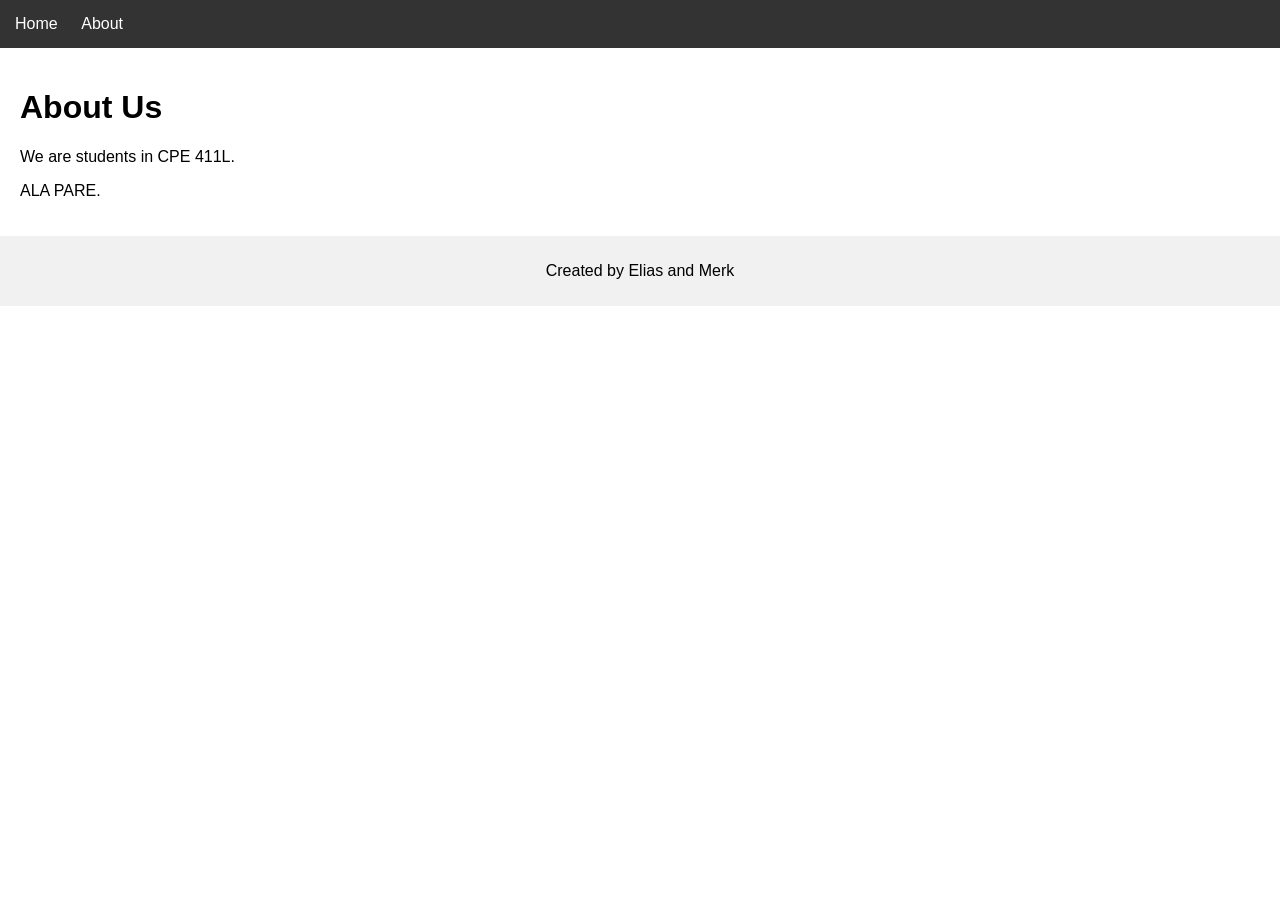
==== about.html @ eac12121 "Add initial website files: homepage, about page, and styling" ====
<!DOCTYPE html>
<html lang="en">
<head>
    <meta charset="UTF-8">
    <meta name="viewport" content="width=device-width, initial-scale=1.0">
    <title>About Us</title>
    <link rel="stylesheet" href="style.css">
</head>
<body>
    <nav>
        <a href="index.html">Home</a>
        <a href="about.html">About</a>
    </nav>
    
    <main>
        <h1>About Us</h1>
        <p>We are students in CPE 411L.</p>
        <p>ALA PARE.</p>
    </main>
    
    <footer>
        <p>Created by Elias and Merk</p>
    </footer>
</body>
</html>
---- style.css ----
body {
    font-family: Arial, sans-serif;
    margin: 0;
    padding: 0;
}

nav {
    background-color: #333;
    padding: 15px;
}

nav a {
    color: white;
    margin-right: 20px;
    text-decoration: none;
}

nav a:hover {
    color: yellow;
}

main {
    padding: 20px;
}

footer {
    background-color: #f1f1f1;
    padding: 10px;
    text-align: center;
}
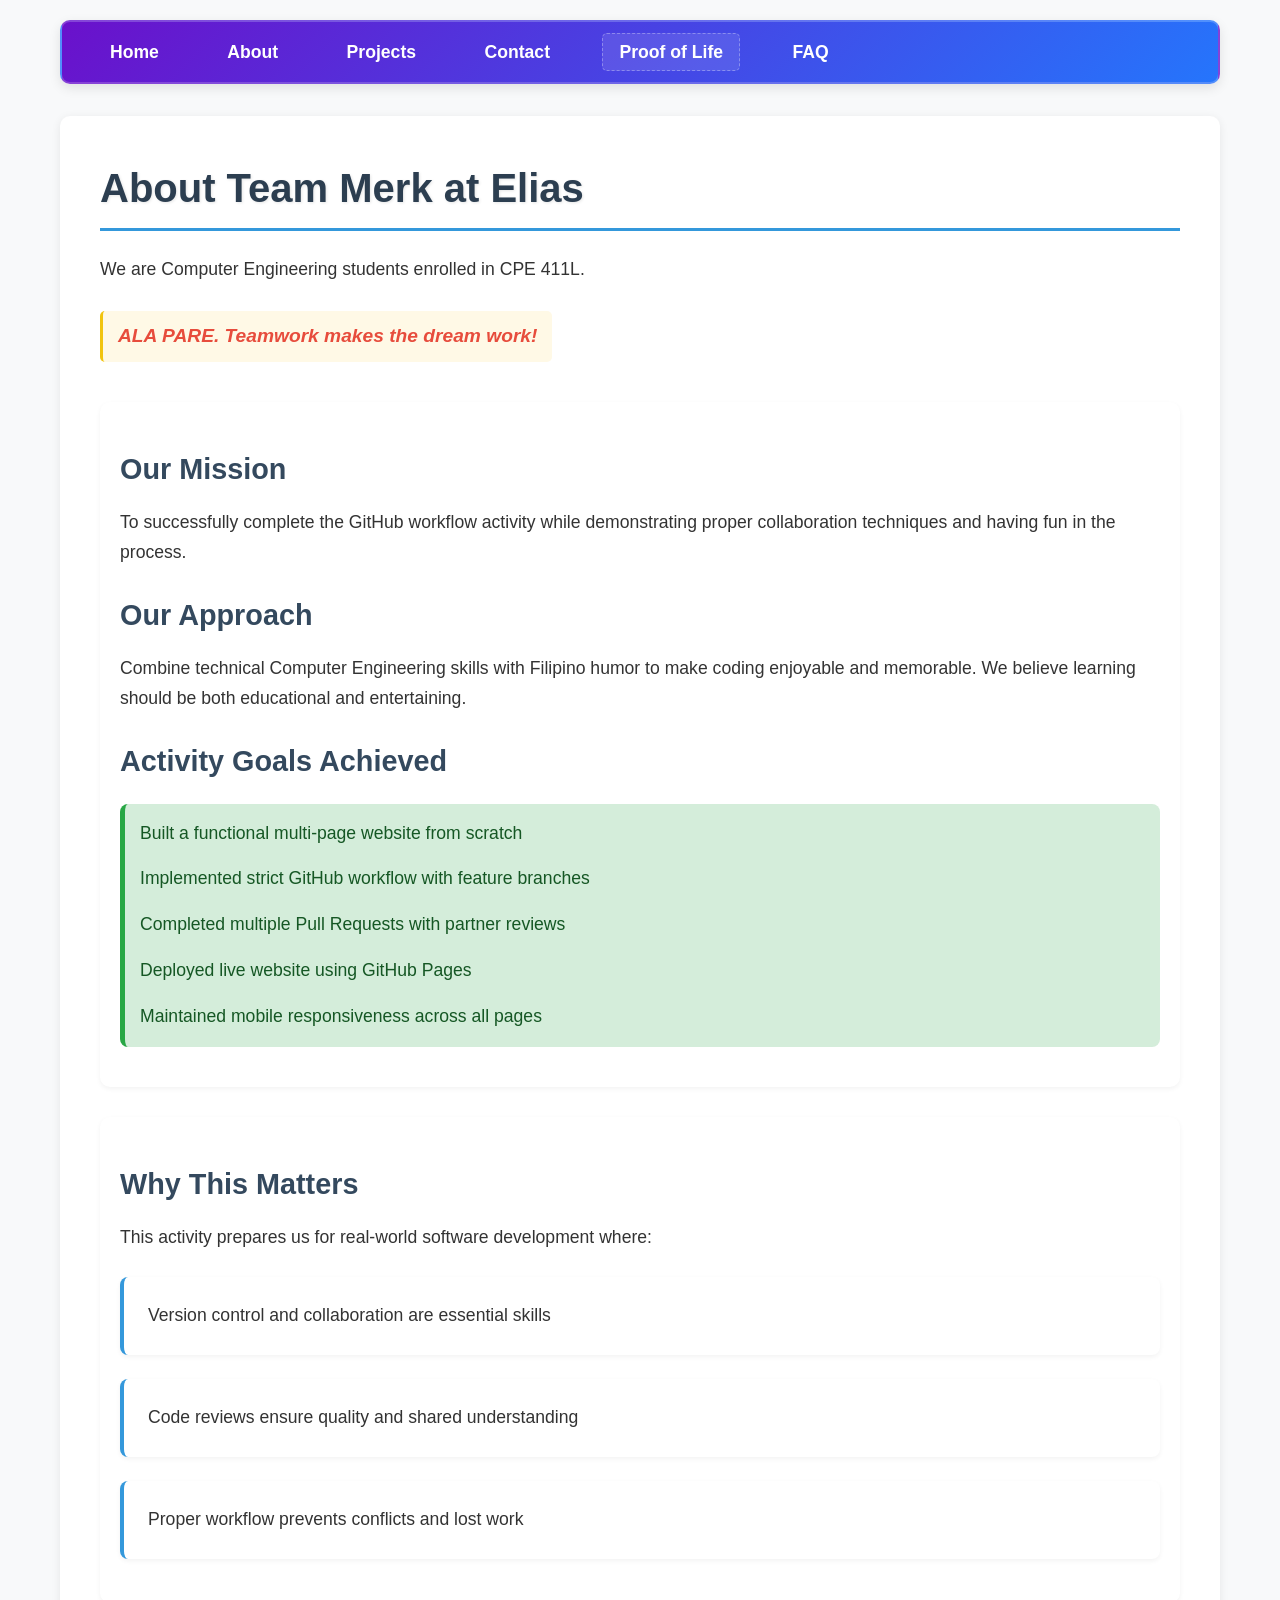
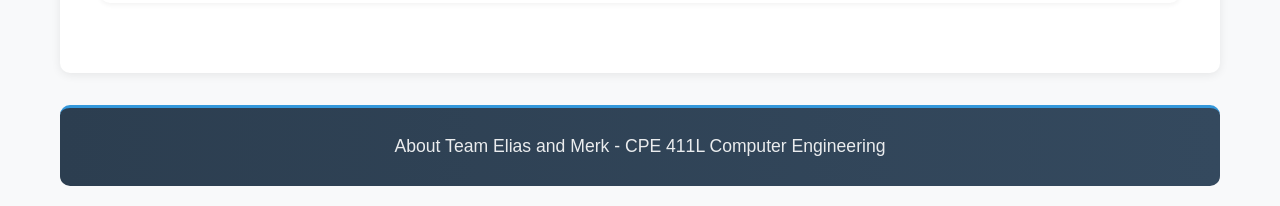
==== commit 87a9c410: "Complete website enhancement: all requirements met" ====
--- a/about.html
+++ b/about.html
@@ -3,23 +3,59 @@
 <head>
     <meta charset="UTF-8">
     <meta name="viewport" content="width=device-width, initial-scale=1.0">
-    <title>About Us</title>
+    <title>About Us - CPE 411L</title>
     <link rel="stylesheet" href="style.css">
 </head>
 <body>
     <nav>
         <a href="index.html">Home</a>
         <a href="about.html">About</a>
+        <a href="projects.html">Projects</a>
+        <a href="contact.html">Contact</a>
+        <a href="images.html">Proof of Life</a>
+        <a href="faq.html">FAQ</a>
     </nav>
     
     <main>
-        <h1>About Us</h1>
-        <p>We are students in CPE 411L.</p>
-        <p>ALA PARE.</p>
+        <h1>About Team Merk at Elias</h1>
+        <p>We are Computer Engineering students enrolled in CPE 411L.</p>
+        
+        <div class="humor-text">ALA PARE. Teamwork makes the dream work!</div>
+        
+        <section>
+            <h2>Our Mission</h2>
+            <p>To successfully complete the GitHub workflow activity while demonstrating proper collaboration techniques and having fun in the process.</p>
+            
+            <h2>Our Approach</h2>
+            <p>Combine technical Computer Engineering skills with Filipino humor to make coding enjoyable and memorable. We believe learning should be both educational and entertaining.</p>
+            
+            <h2>Activity Goals Achieved</h2>
+            <div class="success-msg">
+                <p>Built a functional multi-page website from scratch</p>
+                <p>Implemented strict GitHub workflow with feature branches</p>
+                <p>Completed multiple Pull Requests with partner reviews</p>
+                <p>Deployed live website using GitHub Pages</p>
+                <p>Maintained mobile responsiveness across all pages</p>
+            </div>
+        </section>
+        
+        <section>
+            <h2>Why This Matters</h2>
+            <p>This activity prepares us for real-world software development where:</p>
+            <div class="project">
+                <p>Version control and collaboration are essential skills</p>
+            </div>
+            <div class="project">
+                <p>Code reviews ensure quality and shared understanding</p>
+            </div>
+            <div class="project">
+                <p>Proper workflow prevents conflicts and lost work</p>
+            </div>
+        </section>
     </main>
     
     <footer>
-        <p>Created by Elias and Merk</p>
+        <p>About Team Elias and Merk - CPE 411L Computer Engineering</p>
     </footer>
 </body>
 </html>
--- a/style.css
+++ b/style.css
@@ -1,30 +1,340 @@
-body {
-    font-family: Arial, sans-serif;
+/* ===== ENHANCED STYLING ===== */
+
+/* Basic reset and body */
+* {
     margin: 0;
     padding: 0;
-}
-
+    box-sizing: border-box;
+}
+
+body {
+    font-family: 'Segoe UI', Tahoma, Geneva, Verdana, sans-serif;
+    line-height: 1.6;
+    color: #333;
+    background-color: #f8f9fa;
+    max-width: 1200px;
+    margin: 0 auto;
+    padding: 20px;
+}
+
+/* ===== NAVIGATION ===== */
 nav {
-    background-color: #333;
-    padding: 15px;
+    background: linear-gradient(135deg, #6a11cb 0%, #2575fc 100%);
+    padding: 1rem 2rem;
+    margin-bottom: 2rem;
+    border-radius: 10px;
+    box-shadow: 0 4px 12px rgba(0, 0, 0, 0.1);
+    border: 2px solid rgba(255, 255, 255, 0.2);
 }
 
 nav a {
     color: white;
-    margin-right: 20px;
+    margin-right: 2rem;
     text-decoration: none;
+    font-weight: 600;
+    font-size: 1.1rem;
+    padding: 0.5rem 1rem;
+    border-radius: 5px;
+    transition: all 0.3s ease;
+    position: relative;
 }
 
 nav a:hover {
-    color: yellow;
-}
-
+    background-color: rgba(255, 255, 255, 0.2);
+    color: #ffdd40;
+    transform: translateY(-2px);
+}
+
+nav a::after {
+    content: '';
+    position: absolute;
+    width: 0;
+    height: 2px;
+    bottom: 0;
+    left: 10px;
+    background-color: #ffdd40;
+    transition: width 0.3s ease;
+}
+
+nav a:hover::after {
+    width: calc(100% - 20px);
+}
+
+/* Add subtle border to images page link */
+nav a[href="images.html"] {
+    background: rgba(255, 255, 255, 0.1);
+    border: 1px dashed rgba(255, 255, 255, 0.3);
+}
+
+/* ===== MAIN CONTENT ===== */
 main {
+    background: white;
+    padding: 2.5rem;
+    border-radius: 10px;
+    box-shadow: 0 2px 10px rgba(0, 0, 0, 0.08);
+    margin-bottom: 2rem;
+    min-height: 400px;
+    animation: fadeInUp 0.5s ease-out;
+}
+
+h1 {
+    color: #2c3e50;
+    font-size: 2.5rem;
+    margin-bottom: 1.5rem;
+    padding-bottom: 0.5rem;
+    border-bottom: 3px solid #3498db;
+    text-shadow: 1px 1px 3px rgba(0, 0, 0, 0.1);
+}
+
+h2 {
+    color: #34495e;
+    margin: 1.5rem 0 1rem 0;
+    font-size: 1.8rem;
+}
+
+h3 {
+    color: #2c3e50;
+    margin: 1rem 0;
+    font-size: 1.4rem;
+}
+
+p {
+    margin-bottom: 1rem;
+    font-size: 1.1rem;
+    line-height: 1.7;
+}
+
+/* ===== FOOTER ===== */
+footer {
+    background: linear-gradient(to right, #2c3e50, #34495e);
+    color: white;
+    padding: 1.5rem;
+    text-align: center;
+    border-radius: 10px;
+    margin-top: 2rem;
+    border-top: 3px solid #3498db;
+    transition: background 0.3s ease;
+}
+
+footer:hover {
+    background: #1a252f;
+}
+
+footer p {
+    margin: 0;
+    font-size: 1.1rem;
+    opacity: 0.9;
+}
+
+/* ===== FORM STYLING (for contact page) ===== */
+form {
+    max-width: 600px;
+    margin: 2rem auto;
+    padding: 2rem;
+    background: #f8f9fa;
+    border-radius: 10px;
+    border: 1px solid #e0e0e0;
+}
+
+input, textarea {
+    width: 100%;
+    padding: 0.8rem;
+    margin: 0.5rem 0 1.5rem 0;
+    border: 1px solid #ddd;
+    border-radius: 5px;
+    font-size: 1rem;
+    font-family: inherit;
+}
+
+input:focus, textarea:focus {
+    outline: none;
+    border-color: #3498db;
+    box-shadow: 0 0 0 3px rgba(52, 152, 219, 0.2);
+}
+
+button {
+    background: linear-gradient(to right, #3498db, #2c3e50);
+    color: white;
+    padding: 0.8rem 2rem;
+    border: none;
+    border-radius: 5px;
+    font-size: 1.1rem;
+    font-weight: 600;
+    cursor: pointer;
+    transition: all 0.3s ease;
+}
+
+button:hover {
+    transform: translateY(-2px);
+    box-shadow: 0 5px 15px rgba(52, 152, 219, 0.3);
+}
+
+/* ===== MOBILE RESPONSIVENESS ===== */
+@media (max-width: 768px) {
+    body {
+        padding: 10px;
+    }
+    
+    nav {
+        padding: 1rem;
+        text-align: center;
+    }
+    
+    nav a {
+        display: inline-block;
+        margin: 5px;
+        padding: 0.8rem;
+        width: calc(50% - 10px);
+        text-align: center;
+    }
+    
+    main {
+        padding: 1.5rem;
+    }
+    
+    h1 {
+        font-size: 2rem;
+    }
+    
+    form {
+        padding: 1.5rem;
+    }
+    
+    .proof-item {
+        width: 100%;
+        margin: 15px 0;
+    }
+}
+
+/* ===== ADD SOME NICE EFFECTS ===== */
+.project {
+    background: white;
+    padding: 1.5rem;
+    margin: 1.5rem 0;
+    border-radius: 8px;
+    border-left: 4px solid #3498db;
+    box-shadow: 0 2px 5px rgba(0, 0, 0, 0.05);
+    transition: transform 0.3s ease;
+}
+
+.project:hover {
+    transform: translateX(5px);
+}
+
+/* ===== ENHANCED HUMOR & DESIGN ===== */
+
+/* Add subtle animation to page load */
+@keyframes fadeInUp {
+    from {
+        opacity: 0;
+        transform: translateY(10px);
+    }
+    to {
+        opacity: 1;
+        transform: translateY(0);
+    }
+}
+
+/* Highlight funny phrases */
+.humor-text {
+    color: #e74c3c;
+    font-weight: bold;
+    font-style: italic;
+    background: #fff9e6;
+    padding: 10px 15px;
+    border-radius: 5px;
+    display: inline-block;
+    margin: 10px 0;
+    border-left: 3px solid #f1c40f;
+    font-size: 1.2rem;
+}
+
+/* Make FAQ more engaging */
+.faq-question {
+    background: #e8f4fc;
+    padding: 12px 15px;
+    border-radius: 8px;
+    margin: 10px 0;
+    font-weight: bold;
+    color: #2c3e50;
+    border-left: 4px solid #3498db;
+}
+
+.faq-answer {
+    background: #f9f9f9;
+    padding: 12px 15px;
+    border-radius: 8px;
+    margin: 0 0 15px 15px;
+    border-left: 2px solid #27ae60;
+}
+
+/* Proof of Life section enhancements */
+.proof-box {
+    background: linear-gradient(135deg, #f8f9fa 0%, #e9ecef 100%);
+    border: 2px solid #dee2e6;
+    border-radius: 15px;
+    padding: 25px;
+    margin: 25px 0;
+    text-align: center;
+    box-shadow: 0 5px 15px rgba(0,0,0,0.05);
+}
+
+.proof-item {
+    display: inline-block;
+    width: 30%;
+    min-width: 200px;
+    margin: 10px;
+    vertical-align: top;
+}
+
+.proof-item img {
+    border-radius: 50%;
+    padding: 10px;
+    background: white;
+    box-shadow: 0 4px 8px rgba(0,0,0,0.1);
+    transition: all 0.3s ease;
+}
+
+.proof-item img:hover {
+    transform: scale(1.1);
+    box-shadow: 0 6px 12px rgba(0,0,0,0.15);
+}
+
+/* Success message styling */
+.success-msg {
+    background: #d4edda;
+    color: #155724;
+    padding: 15px;
+    border-radius: 8px;
+    border-left: 5px solid #28a745;
+    margin: 20px 0;
+}
+
+/* Clean section spacing */
+section {
+    margin: 30px 0;
     padding: 20px;
-}
-
-footer {
-    background-color: #f1f1f1;
-    padding: 10px;
-    text-align: center;
+    background: white;
+    border-radius: 10px;
+    box-shadow: 0 2px 5px rgba(0,0,0,0.05);
+}
+
+/* Style the "Omsim pare" text */
+main p:last-child {
+    margin-bottom: 0;
+}
+
+/* Style the "ALA PARE" text */
+.ala-pare {
+    font-weight: bold;
+    color: #e74c3c;
+    font-size: 1.2rem;
+}
+
+/* ===== COLOR VARIABLES ===== */
+:root {
+    --primary-color: #3498db;
+    --secondary-color: #2c3e50;
+    --accent-color: #e74c3c;
+    --light-bg: #f8f9fa;
 }
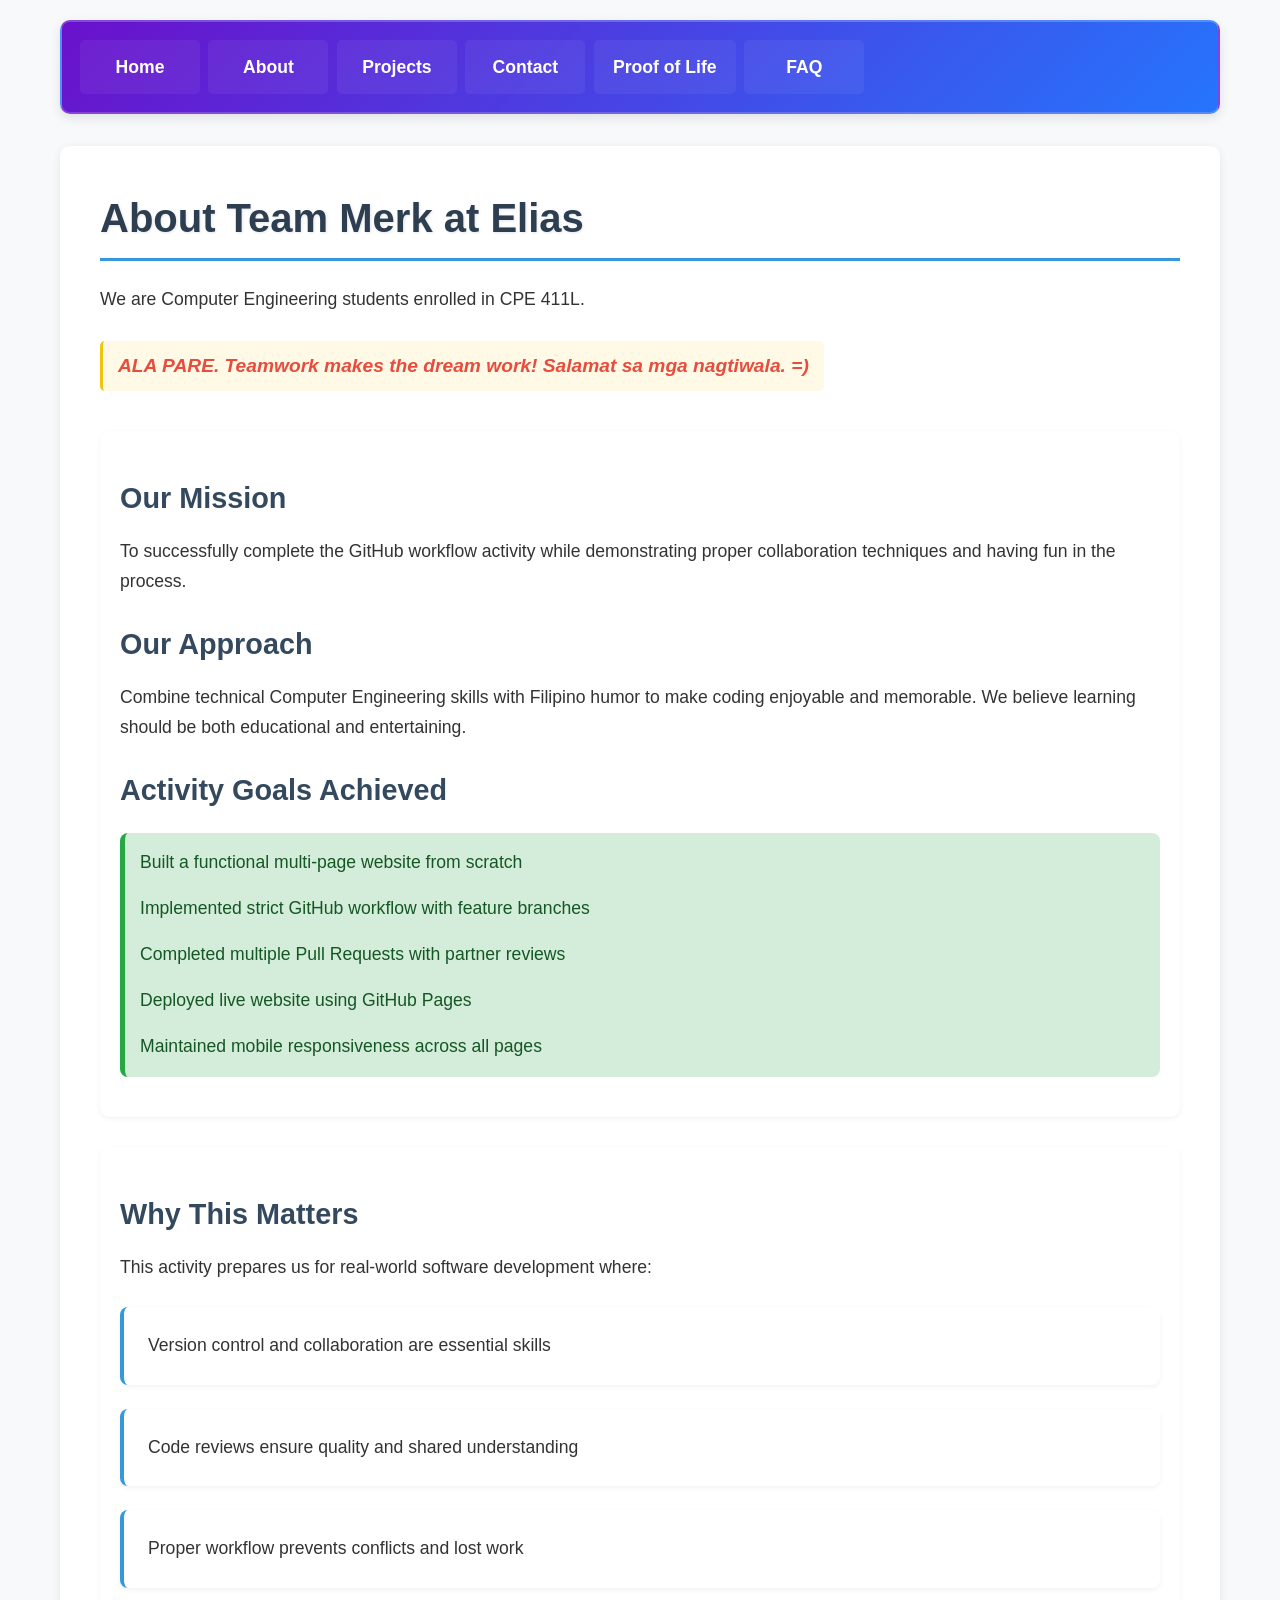
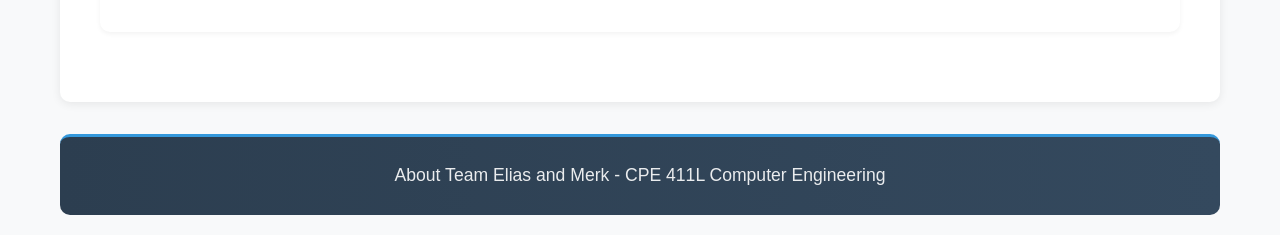
==== commit 6a8e79f4: "Complete website enhancement: all requirements met for mobile" ====
--- a/about.html
+++ b/about.html
@@ -20,7 +20,7 @@
         <h1>About Team Merk at Elias</h1>
         <p>We are Computer Engineering students enrolled in CPE 411L.</p>
         
-        <div class="humor-text">ALA PARE. Teamwork makes the dream work!</div>
+        <div class="humor-text">ALA PARE. Teamwork makes the dream work! Salamat sa mga nagtiwala. =)</div>
         
         <section>
             <h2>Our Mission</h2>
--- a/style.css
+++ b/style.css
@@ -17,26 +17,45 @@
     padding: 20px;
 }
 
-/* ===== NAVIGATION ===== */
+/* ===== IMPROVED NAVIGATION ===== */
 nav {
     background: linear-gradient(135deg, #6a11cb 0%, #2575fc 100%);
-    padding: 1rem 2rem;
+    padding: 1rem;
     margin-bottom: 2rem;
     border-radius: 10px;
     box-shadow: 0 4px 12px rgba(0, 0, 0, 0.1);
     border: 2px solid rgba(255, 255, 255, 0.2);
 }
 
+/* Desktop navigation - horizontal */
+nav ul {
+    display: flex;
+    flex-wrap: wrap;
+    justify-content: center;
+    list-style: none;
+    margin: 0;
+    padding: 0;
+}
+
+nav li {
+    margin: 0;
+    padding: 0;
+}
+
 nav a {
     color: white;
-    margin-right: 2rem;
     text-decoration: none;
     font-weight: 600;
     font-size: 1.1rem;
-    padding: 0.5rem 1rem;
+    padding: 0.8rem 1.2rem;
     border-radius: 5px;
     transition: all 0.3s ease;
+    display: inline-block;
+    text-align: center;
+    margin: 2px;
+    min-width: 120px;
     position: relative;
+    background: rgba(255, 255, 255, 0.05);
 }
 
 nav a:hover {
@@ -60,10 +79,71 @@
     width: calc(100% - 20px);
 }
 
-/* Add subtle border to images page link */
-nav a[href="images.html"] {
-    background: rgba(255, 255, 255, 0.1);
-    border: 1px dashed rgba(255, 255, 255, 0.3);
+/* ===== MOBILE NAVIGATION ===== */
+@media (max-width: 768px) {
+    body {
+        padding: 10px;
+    }
+    
+    nav {
+        padding: 0.8rem;
+    }
+    
+    nav ul {
+        flex-direction: column;
+        align-items: stretch;
+    }
+    
+    nav a {
+        display: block;
+        width: 100%;
+        margin: 4px 0;
+        padding: 0.9rem;
+        font-size: 1rem;
+        min-width: auto;
+        text-align: center;
+        background: rgba(255, 255, 255, 0.08);
+    }
+    
+    /* Remove the underline effect on mobile for better touch */
+    nav a::after {
+        display: none;
+    }
+    
+    nav a:hover {
+        transform: translateY(0);
+        background-color: rgba(255, 255, 255, 0.15);
+    }
+    
+    main {
+        padding: 1.5rem;
+    }
+    
+    h1 {
+        font-size: 2rem;
+    }
+    
+    form {
+        padding: 1.5rem;
+    }
+    
+    .proof-item {
+        width: 100%;
+        margin: 15px 0;
+    }
+}
+
+/* For very small phones */
+@media (max-width: 480px) {
+    nav a {
+        padding: 0.8rem;
+        font-size: 0.95rem;
+        margin: 3px 0;
+    }
+    
+    body {
+        padding: 8px;
+    }
 }
 
 /* ===== MAIN CONTENT ===== */
@@ -167,43 +247,6 @@
 button:hover {
     transform: translateY(-2px);
     box-shadow: 0 5px 15px rgba(52, 152, 219, 0.3);
-}
-
-/* ===== MOBILE RESPONSIVENESS ===== */
-@media (max-width: 768px) {
-    body {
-        padding: 10px;
-    }
-    
-    nav {
-        padding: 1rem;
-        text-align: center;
-    }
-    
-    nav a {
-        display: inline-block;
-        margin: 5px;
-        padding: 0.8rem;
-        width: calc(50% - 10px);
-        text-align: center;
-    }
-    
-    main {
-        padding: 1.5rem;
-    }
-    
-    h1 {
-        font-size: 2rem;
-    }
-    
-    form {
-        padding: 1.5rem;
-    }
-    
-    .proof-item {
-        width: 100%;
-        margin: 15px 0;
-    }
 }
 
 /* ===== ADD SOME NICE EFFECTS ===== */
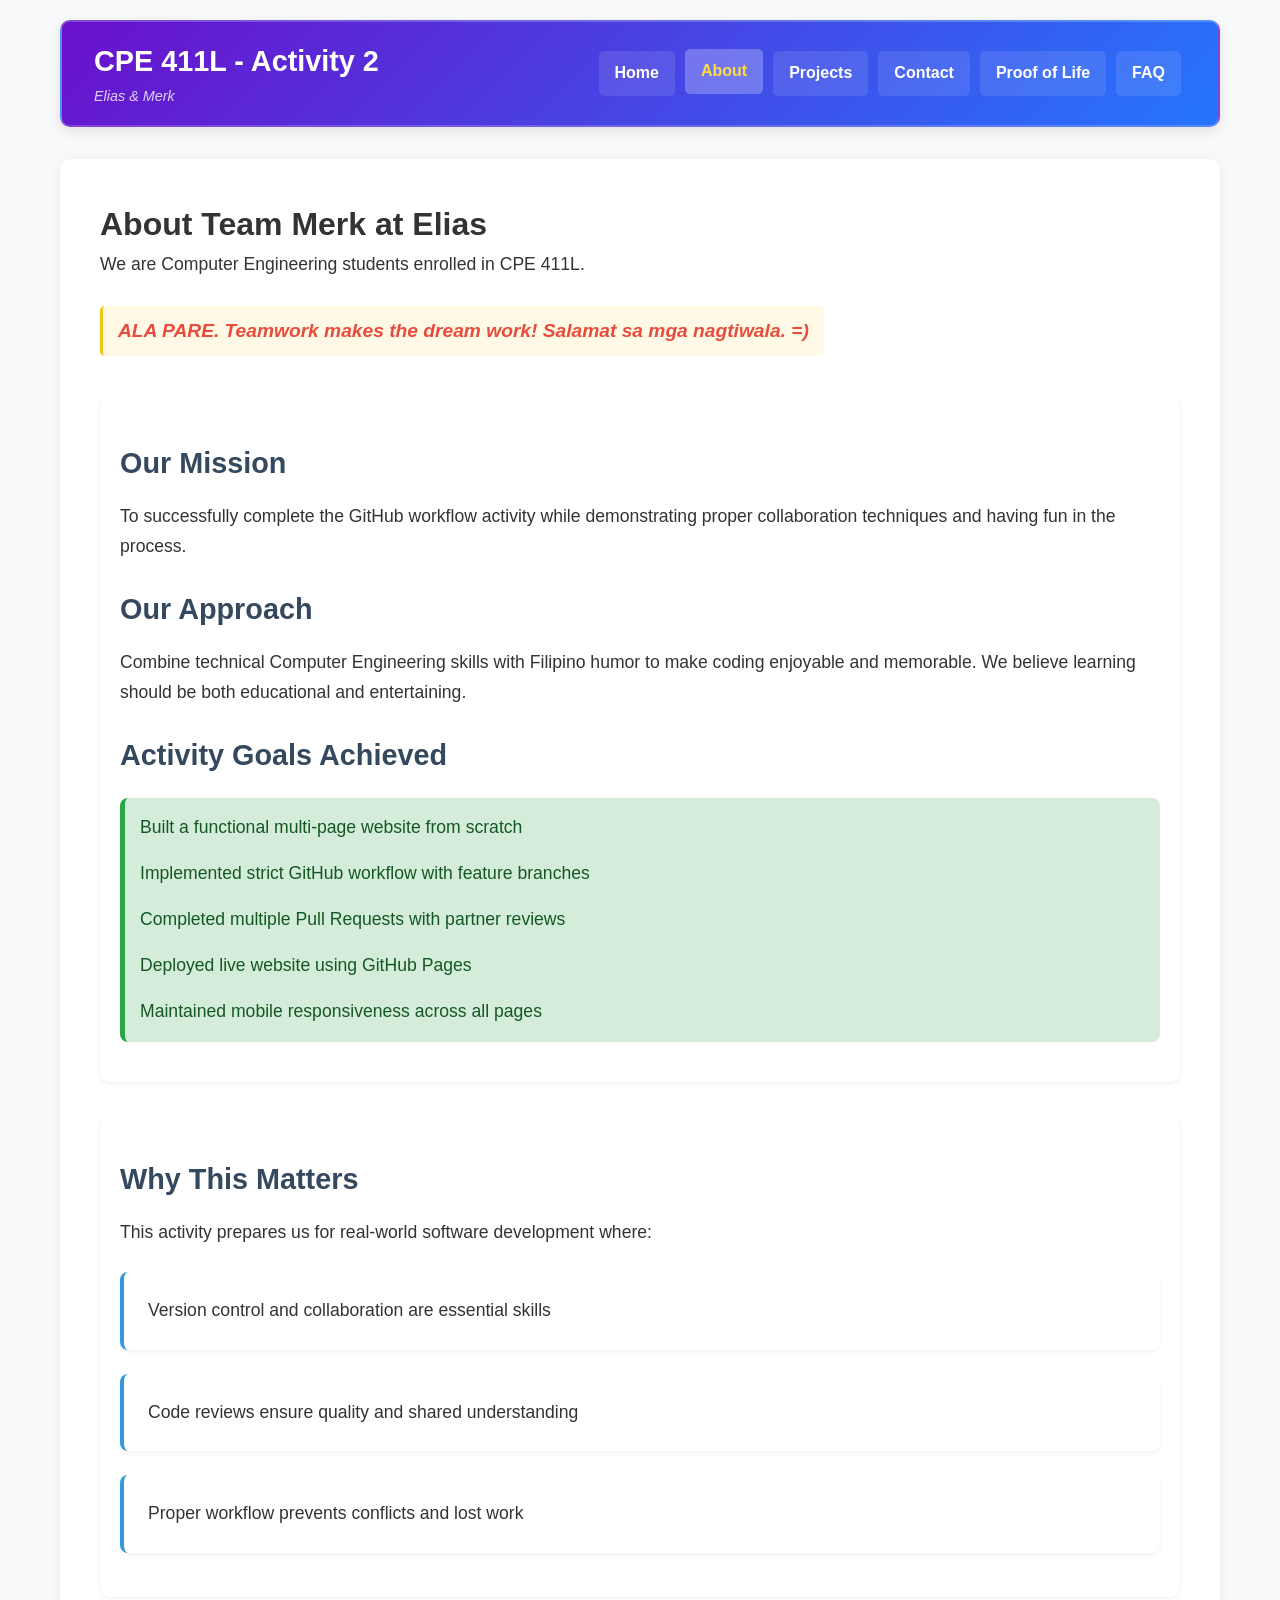
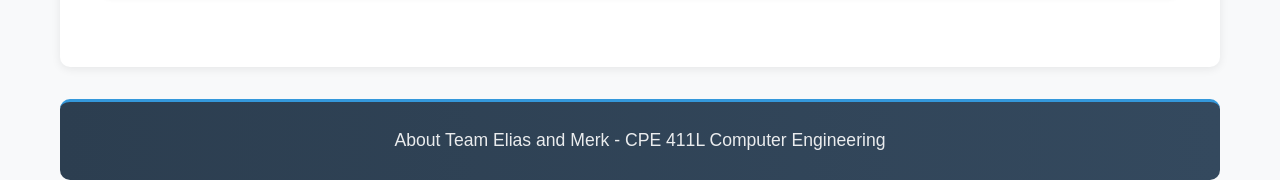
==== commit b28e39bd: "Complete website enhancement: all requirements met for mobile responsiveness" ====
--- a/about.html
+++ b/about.html
@@ -5,17 +5,37 @@
     <meta name="viewport" content="width=device-width, initial-scale=1.0">
     <title>About Us - CPE 411L</title>
     <link rel="stylesheet" href="style.css">
+<script src="script.js" defer></script>
 </head>
 <body>
-    <nav>
-        <a href="index.html">Home</a>
-        <a href="about.html">About</a>
-        <a href="projects.html">Projects</a>
-        <a href="contact.html">Contact</a>
-        <a href="images.html">Proof of Life</a>
-        <a href="faq.html">FAQ</a>
-    </nav>
-    
+    <header>
+    <div class="header-container">
+        <div class="logo">
+            <h1>CPE 411L - Activity 2</h1>
+            <p>Elias & Merk</p>
+        </div>
+        
+        <!-- Hamburger Menu Button (Mobile Only) -->
+        <button class="hamburger" id="hamburger">
+            <span></span>
+            <span></span>
+            <span></span>
+        </button>
+        
+        <!-- Navigation -->
+        <nav id="main-nav">
+            <ul>
+                <li><a href="index.html" class="nav-link">Home</a></li>
+                <li><a href="about.html" class="nav-link">About</a></li>
+                <li><a href="projects.html" class="nav-link">Projects</a></li>
+                <li><a href="contact.html" class="nav-link">Contact</a></li>
+                <li><a href="images.html" class="nav-link">Proof of Life</a></li>
+                <li><a href="faq.html" class="nav-link">FAQ</a></li>
+            </ul>
+        </nav>
+    </div>
+</header>
+
     <main>
         <h1>About Team Merk at Elias</h1>
         <p>We are Computer Engineering students enrolled in CPE 411L.</p>
--- a/style.css
+++ b/style.css
@@ -1,4 +1,4 @@
-/* ===== ENHANCED STYLING ===== */
+/* ===== ENHANCED STYLING WITH HEADER & HAMBURGER ===== */
 
 /* Basic reset and body */
 * {
@@ -14,135 +14,235 @@
     background-color: #f8f9fa;
     max-width: 1200px;
     margin: 0 auto;
-    padding: 20px;
-}
-
-/* ===== IMPROVED NAVIGATION ===== */
-nav {
+    padding: 20px 20px 0 20px;
+}
+
+/* ===== HEADER STYLING ===== */
+header {
     background: linear-gradient(135deg, #6a11cb 0%, #2575fc 100%);
-    padding: 1rem;
+    padding: 1rem 2rem;
     margin-bottom: 2rem;
     border-radius: 10px;
     box-shadow: 0 4px 12px rgba(0, 0, 0, 0.1);
     border: 2px solid rgba(255, 255, 255, 0.2);
-}
-
-/* Desktop navigation - horizontal */
+    position: relative;
+}
+
+.header-container {
+    display: flex;
+    justify-content: space-between;
+    align-items: center;
+    max-width: 1200px;
+    margin: 0 auto;
+}
+
+/* Logo styling */
+.logo h1 {
+    color: white;
+    font-size: 1.8rem;
+    margin: 0;
+    padding: 0;
+    border-bottom: none;
+    text-shadow: none;
+}
+
+.logo p {
+    color: rgba(255, 255, 255, 0.8);
+    font-size: 0.9rem;
+    margin: 0;
+    font-style: italic;
+}
+
+/* ===== HAMBURGER MENU BUTTON ===== */
+.hamburger {
+    display: none;
+    flex-direction: column;
+    justify-content: space-between;
+    width: 30px;
+    height: 21px;
+    background: transparent;
+    border: none;
+    cursor: pointer;
+    padding: 0;
+    z-index: 100;
+}
+
+.hamburger span {
+    width: 100%;
+    height: 3px;
+    background-color: white;
+    border-radius: 2px;
+    transition: all 0.3s ease;
+}
+
+/* Hamburger animation when active */
+.hamburger.active span:nth-child(1) {
+    transform: rotate(45deg) translate(6px, 6px);
+}
+
+.hamburger.active span:nth-child(2) {
+    opacity: 0;
+}
+
+.hamburger.active span:nth-child(3) {
+    transform: rotate(-45deg) translate(6px, -6px);
+}
+
+/* ===== DESKTOP NAVIGATION ===== */
+nav {
+    display: block;
+}
+
 nav ul {
     display: flex;
-    flex-wrap: wrap;
-    justify-content: center;
     list-style: none;
     margin: 0;
     padding: 0;
 }
 
 nav li {
-    margin: 0;
-    padding: 0;
-}
-
-nav a {
+    margin: 0 5px;
+}
+
+.nav-link {
     color: white;
     text-decoration: none;
     font-weight: 600;
-    font-size: 1.1rem;
-    padding: 0.8rem 1.2rem;
+    font-size: 1rem;
+    padding: 0.6rem 1rem;
     border-radius: 5px;
     transition: all 0.3s ease;
     display: inline-block;
-    text-align: center;
-    margin: 2px;
-    min-width: 120px;
-    position: relative;
-    background: rgba(255, 255, 255, 0.05);
-}
-
-nav a:hover {
-    background-color: rgba(255, 255, 255, 0.2);
+    background: rgba(255, 255, 255, 0.1);
+}
+
+.nav-link:hover,
+.nav-link.active {
+    background-color: rgba(255, 255, 255, 0.25);
     color: #ffdd40;
     transform: translateY(-2px);
-}
-
-nav a::after {
-    content: '';
-    position: absolute;
-    width: 0;
-    height: 2px;
-    bottom: 0;
-    left: 10px;
-    background-color: #ffdd40;
-    transition: width 0.3s ease;
-}
-
-nav a:hover::after {
-    width: calc(100% - 20px);
 }
 
 /* ===== MOBILE NAVIGATION ===== */
 @media (max-width: 768px) {
     body {
-        padding: 10px;
-    }
-    
+        padding: 10px 10px 0 10px;
+    }
+    
+    header {
+        padding: 1rem;
+        margin-bottom: 1.5rem;
+    }
+    
+    .hamburger {
+        display: flex;
+    }
+    
+    /* Hide navigation by default on mobile */
     nav {
-        padding: 0.8rem;
-    }
-    
+        position: fixed;
+        top: 0;
+        right: -100%;
+        width: 80%;
+        max-width: 300px;
+        height: 100vh;
+        background: linear-gradient(135deg, #6a11cb 0%, #2575fc 100%);
+        padding: 5rem 2rem 2rem 2rem;
+        transition: right 0.4s ease-in-out;
+        z-index: 99;
+        box-shadow: -5px 0 15px rgba(0, 0, 0, 0.2);
+        border-left: 2px solid rgba(255, 255, 255, 0.2);
+    }
+    
+    /* Show navigation when active */
+    nav.active {
+        right: 0;
+    }
+    
+    /* Overlay when menu is open */
+    .overlay {
+        display: none;
+        position: fixed;
+        top: 0;
+        left: 0;
+        width: 100%;
+        height: 100%;
+        background: rgba(0, 0, 0, 0.5);
+        z-index: 98;
+    }
+    
+    .overlay.active {
+        display: block;
+    }
+    
+    /* Mobile navigation list */
     nav ul {
         flex-direction: column;
         align-items: stretch;
-    }
-    
-    nav a {
+        padding: 0;
+    }
+    
+    nav li {
+        margin: 8px 0;
+        border-bottom: 1px solid rgba(255, 255, 255, 0.1);
+        padding-bottom: 8px;
+    }
+    
+    nav li:last-child {
+        border-bottom: none;
+        padding-bottom: 0;
+    }
+    
+    .nav-link {
         display: block;
         width: 100%;
-        margin: 4px 0;
+        padding: 1rem;
+        font-size: 1.1rem;
+        background: rgba(255, 255, 255, 0.08);
+        border-radius: 8px;
+        text-align: left;
+        position: relative;
+    }
+    
+    .nav-link::after {
+        content: '›';
+        position: absolute;
+        right: 1rem;
+        top: 50%;
+        transform: translateY(-50%);
+        font-size: 1.3rem;
+        color: rgba(255, 255, 255, 0.6);
+    }
+    
+    .nav-link:hover,
+    .nav-link.active {
+        background-color: rgba(255, 255, 255, 0.15);
+        padding-left: 1.5rem;
+        transform: none;
+    }
+    
+    .logo h1 {
+        font-size: 1.5rem;
+    }
+    
+    .logo p {
+        font-size: 0.8rem;
+    }
+}
+
+/* For very small phones */
+@media (max-width: 480px) {
+    header {
+        padding: 0.8rem;
+    }
+    
+    .nav-link {
         padding: 0.9rem;
         font-size: 1rem;
-        min-width: auto;
-        text-align: center;
-        background: rgba(255, 255, 255, 0.08);
-    }
-    
-    /* Remove the underline effect on mobile for better touch */
-    nav a::after {
-        display: none;
-    }
-    
-    nav a:hover {
-        transform: translateY(0);
-        background-color: rgba(255, 255, 255, 0.15);
-    }
-    
-    main {
-        padding: 1.5rem;
-    }
-    
-    h1 {
-        font-size: 2rem;
-    }
-    
-    form {
-        padding: 1.5rem;
-    }
-    
-    .proof-item {
-        width: 100%;
-        margin: 15px 0;
-    }
-}
-
-/* For very small phones */
-@media (max-width: 480px) {
-    nav a {
-        padding: 0.8rem;
-        font-size: 0.95rem;
-        margin: 3px 0;
     }
     
     body {
-        padding: 8px;
+        padding: 8px 8px 0 8px;
     }
 }
 
@@ -157,7 +257,7 @@
     animation: fadeInUp 0.5s ease-out;
 }
 
-h1 {
+h1.main-title {
     color: #2c3e50;
     font-size: 2.5rem;
     margin-bottom: 1.5rem;
@@ -206,7 +306,7 @@
     opacity: 0.9;
 }
 
-/* ===== FORM STYLING (for contact page) ===== */
+/* ===== FORM STYLING ===== */
 form {
     max-width: 600px;
     margin: 2rem auto;
@@ -232,7 +332,7 @@
     box-shadow: 0 0 0 3px rgba(52, 152, 219, 0.2);
 }
 
-button {
+button:not(.hamburger) {
     background: linear-gradient(to right, #3498db, #2c3e50);
     color: white;
     padding: 0.8rem 2rem;
@@ -244,7 +344,7 @@
     transition: all 0.3s ease;
 }
 
-button:hover {
+button:not(.hamburger):hover {
     transform: translateY(-2px);
     box-shadow: 0 5px 15px rgba(52, 152, 219, 0.3);
 }
